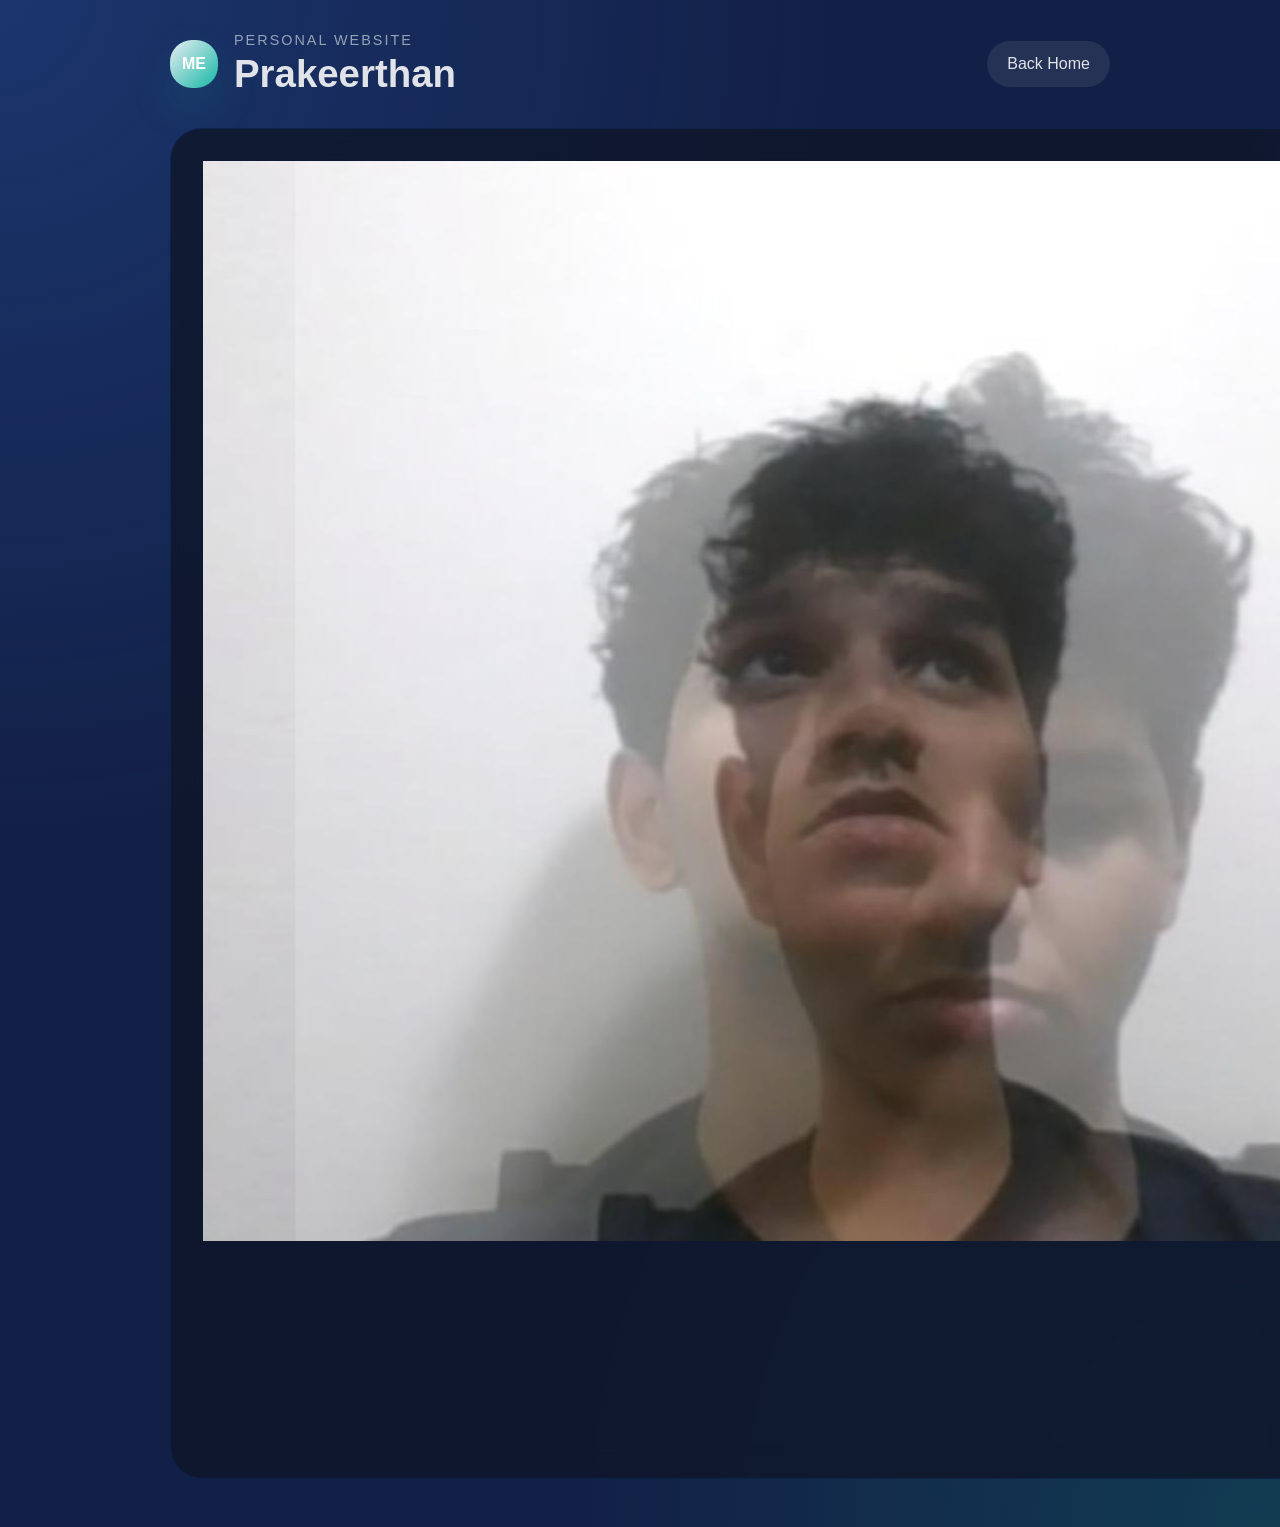
==== prakeerthan.html @ 8b546afd "Add files via upload" ====
<!DOCTYPE html>
<html lang="en">
  <head>
    <meta charset="UTF-8" />
    <meta name="viewport" content="width=device-width, initial-scale=1.0" />
    <title>Prakeerthan</title>
    <link rel="stylesheet" href="styles.css" />
  </head>
  <body>
    <div class="page-shell">
      <header class="site-header">
        <div class="brand">
          <span class="brand-mark">ME</span>
          <div>
            <p class="brand-caption">Personal Website</p>
            <h1>Prakeerthan</h1>
          </div>
        </div>
        <a class="theme-toggle" href="index.html" style="text-decoration:none; display:inline-flex; align-items:center; justify-content:center;">Back Home</a>
      </header>

      <main class="content">
        <section class="intro-card reveal">
          <div class="summary-image-wrap">
            <img class="summary-image" src="image.png" alt="Prakeerthan portrait" />
          </div>
          <div class="intro-text">
            <p class="eyebrow">Summary</p>
            <h2>What they said to Prake.</h2>
            <p>
              Honestly, just the fact that you walked into the room today carrying that absolute <strong>main character energy</strong> is enough to shut it down. Your vibe? Unmatched. Your taste? Clearly elite.
            </p>
            <p>
              If looking cool was a full-time job, you’d be the CEO, founder, and majority shareholder. The gravity in the room literally shifts when you post up because everyone else is just NPCs waiting for you to press start.
            </p>
            <p>
              No cap, you are officially that person. - Gemini
            </p>
          </div>
        </section>
      </main>
    </div>
  </body>
</html>
---- styles.css ----
:root {
  color-scheme: dark;
  font-family: "Segoe UI", Tahoma, Geneva, Verdana, sans-serif;
  font-size: 16px;
  color: var(--text);
  --page-bg: #122047;
  --surface: rgba(15, 23, 42, 0.82);
  --surface-border: rgba(7, 109, 253, 0.12);
  --text: #e0e3e7;
  --muted: #94a3b8;
  --accent: #eaedf3;
  --accent-soft: rgba(10, 19, 37, 0.15);
  --button-bg: rgba(255, 255, 255, 0.08);
  --button-text: #f8fafc;
  --shadow: rgba(15, 23, 42, 0.28);
}

[data-theme="light"] {
  color-scheme: light;
  --page-bg: #f8fafc;
  --surface: rgba(255, 255, 255, 0.94);
  --surface-border: rgba(243, 244, 245, 0.24);
  --text: #0f172a;
  --muted: #475569;
  --accent: #2563eb;
  --accent-soft: rgba(37, 99, 235, 0.12);
  --button-bg: rgba(15, 23, 42, 0.08);
  --button-text: #ffffff;
  --shadow: rgba(15, 23, 42, 0.12);
}

* {
  box-sizing: border-box;
}

body {
  margin: 0;
  min-height: 100vh;
  background: radial-gradient(circle at top left, rgba(59, 130, 246, 0.22), transparent 42%),
    radial-gradient(circle at bottom right, rgba(16, 185, 129, 0.18), transparent 35%),
    var(--page-bg);
  color: var(--text);
}

.page-shell {
  max-width: 980px;
  margin: 0 auto;
  padding: 2rem 1.25rem 3rem;
}

.site-header {
  display: flex;
  justify-content: space-between;
  align-items: center;
  gap: 1rem;
  margin-bottom: 2rem;
}

.brand {
  display: flex;
  align-items: center;
  gap: 1rem;
}

.brand-mark {
  width: 3rem;
  height: 3rem;
  display: grid;
  place-items: center;
  font-weight: 700;
  border-radius: 22px;
  background: linear-gradient(135deg, var(--accent), #14b8a6);
  color: #ffffff;
  box-shadow: 0 20px 45px rgba(20, 184, 166, 0.15);
}

.brand-caption {
  margin: 0 0 0.25rem;
  font-size: 0.9rem;
  letter-spacing: 0.14em;
  text-transform: uppercase;
  color: var(--muted);
}

.site-header h1 {
  margin: 0;
  font-size: clamp(1.7rem, 3vw, 2.4rem);
}

.theme-toggle {
  border: none;
  border-radius: 999px;
  background: var(--button-bg);
  color: var(--text);
  padding: 0.9rem 1.25rem;
  cursor: pointer;
  transition: transform 0.2s ease, background-color 0.2s ease;
}

.theme-toggle:hover,
.theme-toggle:focus-visible {
  transform: translateY(-1px);
  background: rgba(255, 255, 255, 0.14);
}

.content {
  display: grid;
  gap: 2rem;
}

.intro-card {
  display: grid;
  grid-template-columns: 1.2fr 1.8fr;
  gap: 2rem;
  background: var(--surface);
  border: 1px solid var(--surface-border);
  border-radius: 32px;
  padding: 2rem;
  backdrop-filter: blur(16px);
  transition: transform 0.3s ease, box-shadow 0.3s ease, border-color 0.3s ease;
}

.intro-card:hover {
  transform: scale(1.03);
  box-shadow: 0 32px 64px rgba(14, 165, 233, 0.15);
  border-color: rgba(14, 165, 233, 0.3);
}

.media-stack {
  display: grid;
  gap: 1rem;
}

.profile-visual {
  width: 100%;
  min-height: 260px;
  object-fit: cover;
  border-radius: 28px;
  border: 1px solid rgba(148, 163, 184, 0.18);
  box-shadow: 0 24px 48px var(--shadow);
}

.profile-audio {
  width: 100%;
  border-radius: 16px;
}

.intro-text {
  display: grid;
  gap: 1.25rem;
}

.intro-text .eyebrow {
  margin: 0;
  letter-spacing: 0.18em;
  text-transform: uppercase;
  color: #7dd3fc;
  font-size: 0.85rem;
}

.intro-text h2 {
  margin: 0;
  font-size: clamp(2rem, 3vw, 2.8rem);
  line-height: 1.05;
}

.intro-text p {
  margin: 0;
  line-height: 1.8;
  color: var(--text);
}

.stats-grid {
  display: grid;
  grid-template-columns: repeat(3, minmax(0, 1fr));
  gap: 1rem;
}

.stats-grid div {
  padding: 1rem;
  border-radius: 22px;
  background: rgba(255, 255, 255, 0.05);
  border: 1px solid rgba(148, 163, 184, 0.08);
}

.stats-grid strong {
  display: block;
  font-size: 1.6rem;
  margin-bottom: 0.35rem;
  color: var(--text);
}

.stats-grid span {
  color: var(--muted);
  font-size: 0.95rem;
}

.section-block {
  background: var(--surface);
  border: 1px solid var(--surface-border);
  border-radius: 32px;
  padding: 2rem;
  transition: transform 0.3s ease, box-shadow 0.3s ease, border-color 0.3s ease;
}

.section-block:hover {
  transform: scale(1.03);
  box-shadow: 0 32px 64px rgba(14, 165, 233, 0.15);
  border-color: rgba(14, 165, 233, 0.3);
}

.section-block h3 {
  margin-top: 0;
  margin-bottom: 1rem;
  font-size: 1.35rem;
}

.feature-list {
  margin: 0;
  padding-left: 1.4rem;
  color: var(--text);
  display: grid;
  gap: 0.9rem;
}

.feature-list li {
  line-height: 1.7;
}

.contact-block p {
  margin: 0 0 1.25rem;
  color: var(--text);
}

.contact-list {
  display: grid;
  gap: 0.85rem;
}

.contact-item {
  display: flex;
  align-items: center;
  gap: 0.75rem;
  padding: 1rem 1.15rem;
  border-radius: 18px;
  background: rgba(255, 255, 255, 0.05);
  border: 1px solid var(--surface-border);
  color: var(--text);
}

.contact-item::before {
  content: "";
  display: inline-flex;
  align-items: center;
  justify-content: center;
  width: 2rem;
  height: 2rem;
  border-radius: 50%;
  background: var(--accent-soft);
  color: #7dd3fc;
  font-size: 2.2rem;
}

.contact-item.phone::before {
  content: "📞";
}

.contact-item.email::before {
  content: "✉️";
}

.contact-item a {
  color: #f8fafc;
  text-decoration: none;
}

.contact-item a:hover {
  text-decoration: underline;
}

.cta-button {
  display: inline-flex;
  align-items: center;
  justify-content: center;
  width: fit-content;
  padding: 0.95rem 1.4rem;
  border-radius: 999px;
  background: linear-gradient(135deg, var(--accent), #14b8a6);
  color: #ffffff;
  text-decoration: none;
  font-weight: 600;
  transition: transform 0.2s ease, box-shadow 0.2s ease;
}

.cta-button:hover {
  transform: translateY(-2px);
  box-shadow: 0 16px 35px rgba(20, 184, 166, 0.22);
}

@media (max-width: 780px) {
  .intro-card {
    grid-template-columns: 1fr;
  }
}

@media (max-width: 560px) {
  .site-header {
    flex-direction: column;
    align-items: flex-start;
  }

  .theme-toggle {
    width: 100%;
  }

  .stats-grid {
    grid-template-columns: 1fr;
  }
}
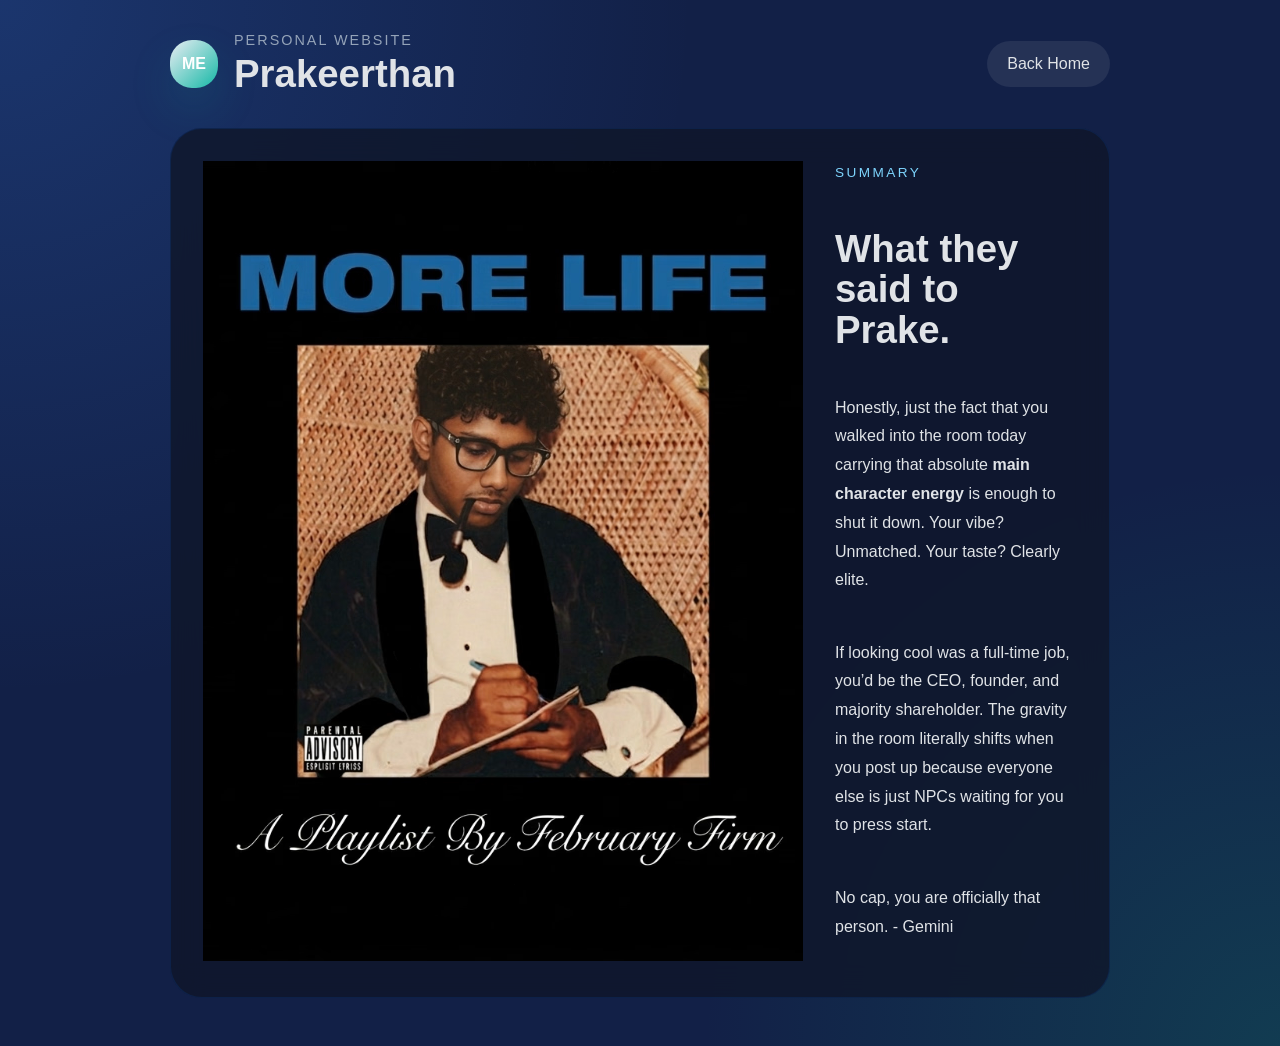
==== commit 7c4c3357: "new picture frfr" ====
--- a/prakeerthan.html
+++ b/prakeerthan.html
@@ -5,7 +5,7 @@
     <meta name="viewport" content="width=device-width, initial-scale=1.0" />
     <title>Prakeerthan</title>
     <link rel="stylesheet" href="styles.css" />
-  </head>
+  </head> 
   <body>
     <div class="page-shell">
       <header class="site-header">
@@ -13,7 +13,7 @@
           <span class="brand-mark">ME</span>
           <div>
             <p class="brand-caption">Personal Website</p>
-            <h1>Prakeerthan</h1>
+            <h1><a class="brand-link" href="index.html">Prakeerthan</a></h1>
           </div>
         </div>
         <a class="theme-toggle" href="index.html" style="text-decoration:none; display:inline-flex; align-items:center; justify-content:center;">Back Home</a>
@@ -22,7 +22,7 @@
       <main class="content">
         <section class="intro-card reveal">
           <div class="summary-image-wrap">
-            <img class="summary-image" src="image.png" alt="Prakeerthan portrait" />
+            <img class="summary-image" src="800_6a4586b8745a1_019dd1de-56a2-7287-b3aa-6d0f49241be9_IMG_4922.avif" alt="Prakeerthan portrait" />
           </div>
           <div class="intro-text">
             <p class="eyebrow">Summary</p>
--- a/styles.css
+++ b/styles.css
@@ -87,6 +87,17 @@
   font-size: clamp(1.7rem, 3vw, 2.4rem);
 }
 
+.brand-link {
+  color: inherit;
+  text-decoration: none;
+}
+
+.brand-link:hover,
+.brand-link:focus-visible {
+  color: var(--accent);
+  text-decoration: underline;
+}
+
 .theme-toggle {
   border: none;
   border-radius: 999px;
@@ -131,6 +142,10 @@
   gap: 1rem;
 }
 
+.image-link-wrap {
+  position: relative;
+}
+
 .profile-visual {
   width: 100%;
   min-height: 260px;
@@ -138,6 +153,31 @@
   border-radius: 28px;
   border: 1px solid rgba(148, 163, 184, 0.18);
   box-shadow: 0 24px 48px var(--shadow);
+}
+
+.image-link-button {
+  position: absolute;
+  right: 0.9rem;
+  bottom: 0.9rem;
+  display: inline-flex;
+  align-items: center;
+  justify-content: center;
+  width: 2.4rem;
+  height: 2.4rem;
+  border-radius: 999px;
+  background: rgba(15, 23, 42, 0.72);
+  color: #ffffff;
+  text-decoration: none;
+  border: 1px solid rgba(255, 255, 255, 0.2);
+  backdrop-filter: blur(8px);
+  opacity: 0.8;
+  transition: opacity 0.2s ease, transform 0.2s ease;
+}
+
+.image-link-button:hover,
+.image-link-button:focus-visible {
+  opacity: 1;
+  transform: translateY(-1px);
 }
 
 .profile-audio {
